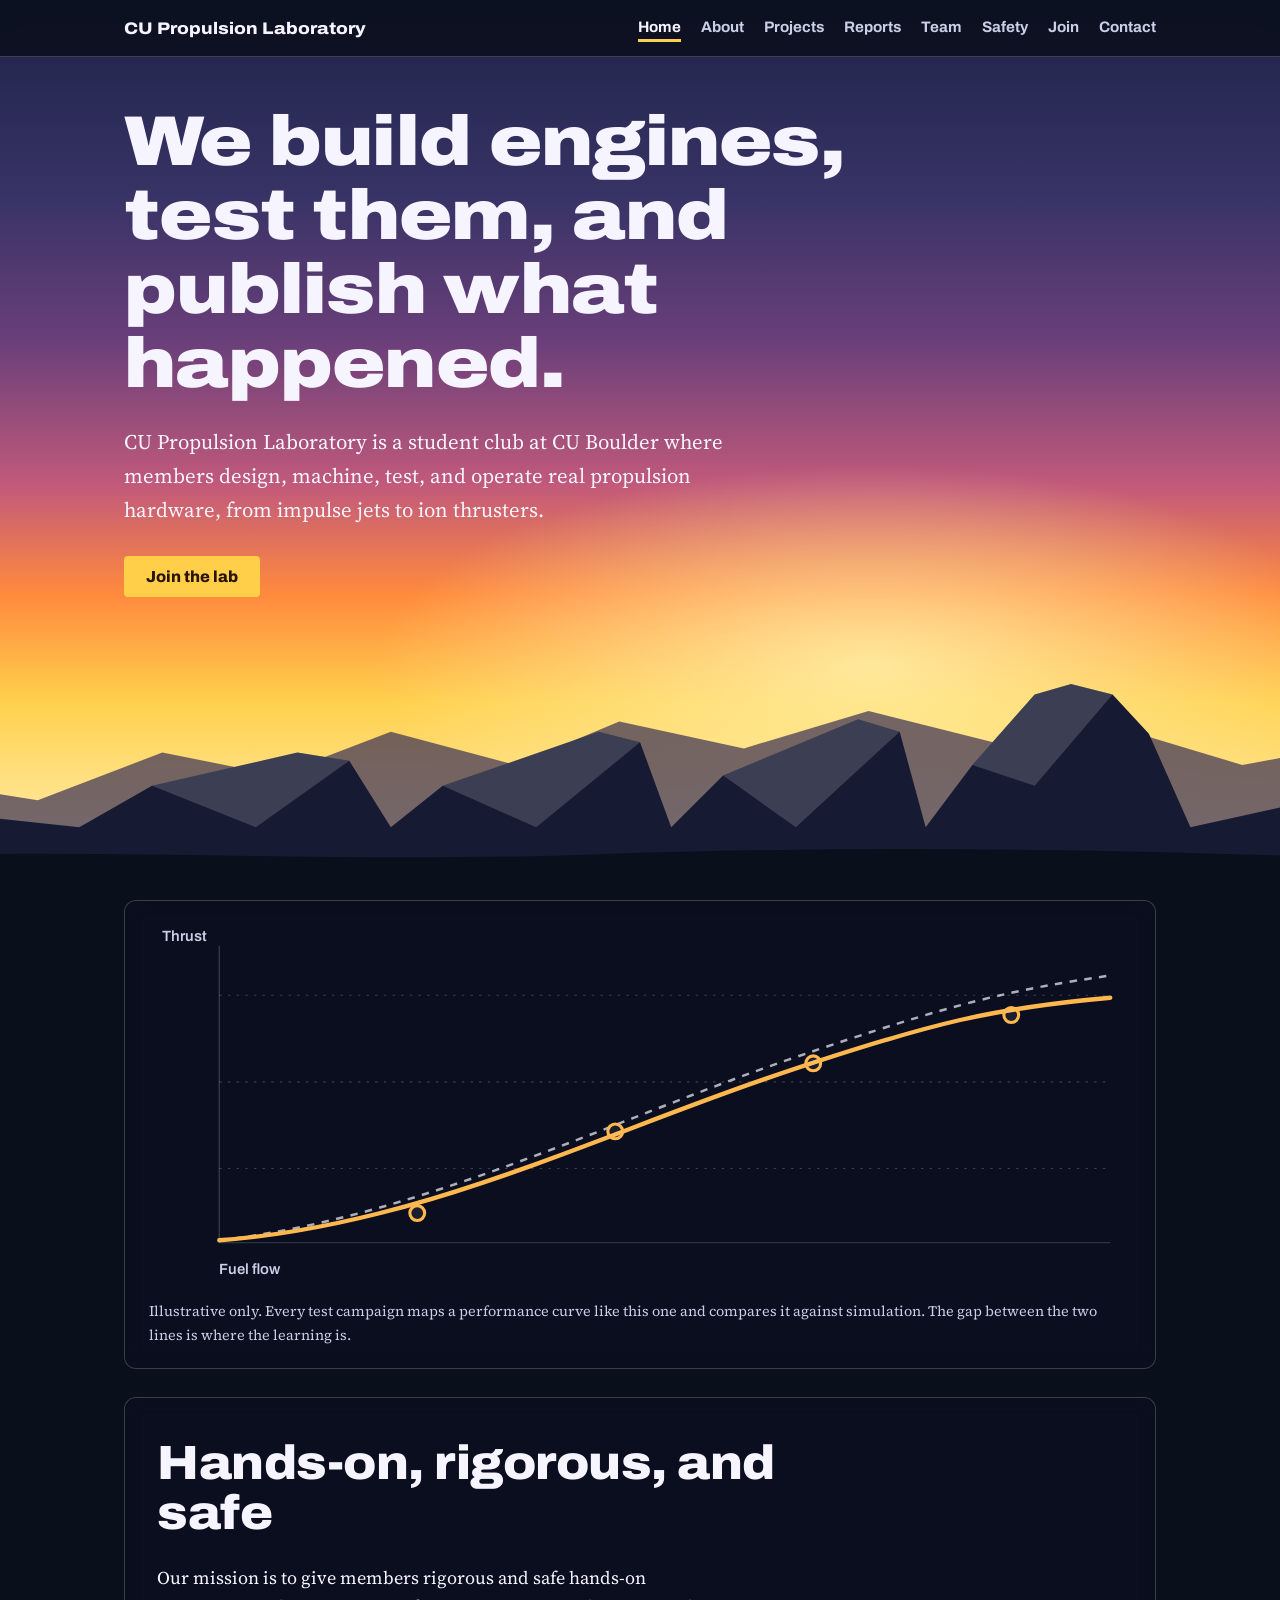
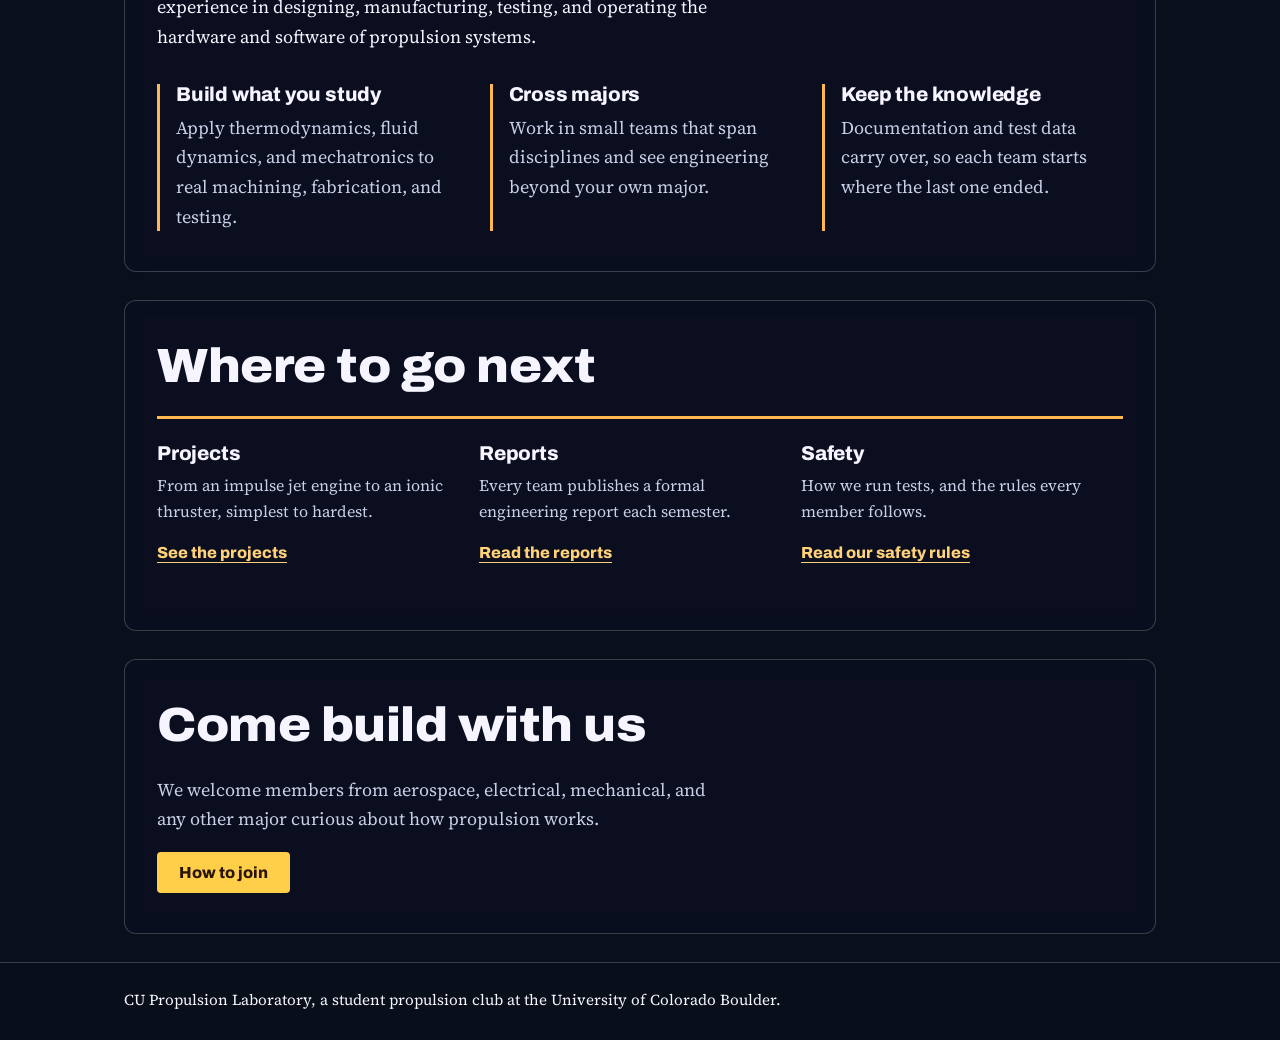
==== index.html @ 9a308452 "Add files via upload" ====
<!DOCTYPE html>
<html lang="en">
<head>
<meta charset="utf-8">
<meta name="viewport" content="width=device-width, initial-scale=1">
<title>CU Propulsion Laboratory</title>
<meta name="description" content="CU Propulsion Laboratory is a student club at CU Boulder where members design, build, test, and document real propulsion hardware.">
<link rel="preconnect" href="https://fonts.googleapis.com">
<link rel="preconnect" href="https://fonts.gstatic.com" crossorigin>
<link href="https://fonts.googleapis.com/css2?family=Archivo:wdth,wght@75..125,700..900&family=Source+Serif+4:opsz,wght@8..60,400;8..60,600&display=swap" rel="stylesheet">
<link rel="stylesheet" href="style.css">
<style>
.hero{padding:48px 24px 44px;min-height:calc(100vh - 57px)}
.hero h1{font-size:clamp(2.3rem,6vw,4.4rem);font-weight:900;font-stretch:116%;max-width:17ch}
.hero p.lead{font-size:1.3rem;color:var(--ink);margin:24px 0 28px}
.chartwrap{padding-top:0;padding-bottom:28px}
.curve{margin:0;background:var(--glass);backdrop-filter:blur(10px);-webkit-backdrop-filter:blur(10px);border:1px solid var(--line);border-radius:12px;padding:20px 20px 12px}
.curve svg{display:block;width:100%;height:auto}
.curve figcaption{font-size:.9rem;color:var(--muted);padding:8px 4px}
.axis{stroke:var(--line);stroke-width:1}
.grid{stroke:var(--line);stroke-width:1;stroke-dasharray:2 5}
.tick{fill:var(--muted);font:600 12px var(--head)}
.trace{fill:none;stroke:var(--burn);stroke-width:3.5;stroke-linecap:round;stroke-dasharray:1;stroke-dashoffset:0}
.sim{fill:none;stroke:var(--ink);stroke-width:2;stroke-dasharray:6 6;opacity:.7}
.pt{fill:var(--surface);stroke:var(--burn);stroke-width:2.5}
@media (prefers-reduced-motion:no-preference){.trace{animation:draw 2.4s cubic-bezier(.3,.6,.2,1) both}}
@keyframes draw{from{stroke-dashoffset:1}to{stroke-dashoffset:0}}
.next{display:grid;gap:0;grid-template-columns:repeat(auto-fit,minmax(260px,1fr))}
.next a{display:block;text-decoration:none;padding:24px 24px 24px 0;border-top:3px solid var(--burn)}
.next a:hover h3{color:var(--burn-ink)}
.next p{color:var(--muted);margin:0 0 12px;font-size:1rem}
.cta p{color:var(--muted)}
</style>
</head>
<body>
<header class="top"><div class="wrap bar">
  <a class="logo" href="index.html">CU Propulsion Laboratory</a>
  <nav aria-label="Main">
    <a href="index.html" aria-current="page">Home</a>
    <a href="about.html">About</a>
    <a href="projects.html">Projects</a>
    <a href="reports.html">Reports</a>
    <a href="team.html">Team</a>
    <a href="safety.html">Safety</a>
    <a href="join.html">Join</a>
    <a href="contact.html">Contact</a>
  </nav>
</div></header>

<div class="wrap hero">
  <h1>We build engines, test them, and publish what happened.</h1>
  <p class="lead">CU Propulsion Laboratory is a student club at CU Boulder where members design, machine, test, and operate real propulsion hardware, from impulse jets to ion thrusters.</p>
  <a class="btn" href="join.html">Join the lab</a>
</div>

<main>
<div class="wrap chartwrap">
  <figure class="curve">
    <svg viewBox="0 0 800 300" role="img" aria-label="Illustrative chart: measured thrust rising with fuel flow, compared with a dashed simulation curve">
      <line class="grid" x1="60" x2="780" y1="60" y2="60"/><line class="grid" x1="60" x2="780" y1="130" y2="130"/><line class="grid" x1="60" x2="780" y1="200" y2="200"/>
      <line class="axis" x1="60" y1="20" x2="60" y2="260"/><line class="axis" x1="60" y1="260" x2="780" y2="260"/>
      <text class="tick" x="60" y="285">Fuel flow</text><text class="tick" x="14" y="16">Thrust</text>
      <path class="sim" d="M60 258 C220 240 380 160 520 112 S700 56 780 44"/>
      <path class="trace" pathLength="1" d="M60 258 C220 246 360 176 500 128 S690 70 780 62"/>
      <circle class="pt" cx="220" cy="236" r="6"/><circle class="pt" cx="380" cy="170" r="6"/><circle class="pt" cx="540" cy="115" r="6"/><circle class="pt" cx="700" cy="76" r="6"/>
    </svg>
    <figcaption>Illustrative only. Every test campaign maps a performance curve like this one and compares it against simulation. The gap between the two lines is where the learning is.</figcaption>
  </figure>
</div>

<section><div class="wrap">
  <h2>Hands-on, rigorous, and safe</h2>
  <p>Our mission is to give members rigorous and safe hands-on experience in designing, manufacturing, testing, and operating the hardware and software of propulsion systems.</p>
  <div class="cols" style="margin-top:32px">
    <div><h3>Build what you study</h3><p>Apply thermodynamics, fluid dynamics, and mechatronics to real machining, fabrication, and testing.</p></div>
    <div><h3>Cross majors</h3><p>Work in small teams that span disciplines and see engineering beyond your own major.</p></div>
    <div><h3>Keep the knowledge</h3><p>Documentation and test data carry over, so each team starts where the last one ended.</p></div>
  </div>
</div></section>

<section><div class="wrap">
  <h2>Where to go next</h2>
  <div class="next">
    <a href="projects.html"><h3>Projects</h3><p>From an impulse jet engine to an ionic thruster, simplest to hardest.</p><span class="link">See the projects</span></a>
    <a href="reports.html"><h3>Reports</h3><p>Every team publishes a formal engineering report each semester.</p><span class="link">Read the reports</span></a>
    <a href="safety.html"><h3>Safety</h3><p>How we run tests, and the rules every member follows.</p><span class="link">Read our safety rules</span></a>
  </div>
</div></section>

<section class="cta"><div class="wrap">
  <h2>Come build with us</h2>
  <p>We welcome members from aerospace, electrical, mechanical, and any other major curious about how propulsion works.</p>
  <a class="btn" href="join.html">How to join</a>
</div></section>
</main>

<footer><div class="wrap">CU Propulsion Laboratory, a student propulsion club at the University of Colorado Boulder.</div></footer>
</body>
</html>
---- style.css ----
/* Sunrise theme: one sunrise picture fixed behind the whole page (dark purple sky at the top, pink, orange and a yellow glow lower down, mountains at the bottom).
   Content sits on dark glass cards so the text stays readable as you scroll. */
:root{
  --ink:#f6f4ff; --muted:#c9cfe6; --line:rgba(255,255,255,.2);
  --glass:rgba(10,14,32,.8); --burn:#ffb84d; --burn-ink:#ffd27a; --btn-bg:#ffcf4a; --btn-ink:#2a1405;
  --ground:#0a0f1c; --surface:rgba(255,255,255,.07);
  --head:"Archivo","Helvetica Neue",Arial,sans-serif; --body:"Source Serif 4",Georgia,"Times New Roman",serif;
  color-scheme:dark;
}
html{scroll-padding-top:72px;scroll-behavior:smooth;background:var(--ground)}
*,*::before,*::after{box-sizing:border-box}
body{margin:0;min-height:100vh;display:flex;flex-direction:column;color:var(--ink);font:400 1.125rem/1.65 var(--body);position:relative}
/* the fixed sunrise: sky and glow, then mountains on top of them */
body::before{content:"";position:fixed;inset:0;z-index:-1;pointer-events:none;
  background:radial-gradient(ellipse 55% 32% at 68% 74%,rgba(255,240,170,.85),rgba(255,240,170,0) 70%),
    linear-gradient(to bottom,#1d2347 0%,#383366 22%,#6a3f7a 38%,#c25a7a 54%,#ff8a3d 66%,#ffd04d 78%,#ffe9a0 92%)}
body::after{content:"";position:fixed;left:0;right:0;bottom:0;height:clamp(170px,30vh,360px);z-index:-1;pointer-events:none;
  background:url("data:image/svg+xml,%3Csvg xmlns=%27http://www.w3.org/2000/svg%27 viewBox=%270 0 1600 260%27 preserveAspectRatio=%27xMidYMax slice%27%3E%3Cpath fill=%27%233a2f55%27 fill-opacity=%27.7%27 d=%27M0 260V170L120 148L220 164L340 118L450 140L560 98L680 130L780 88L900 114L1020 78L1140 108L1260 94L1380 130L1500 108L1600 140V260Z%27/%3E%3Cpath fill=%27%23171a33%27 d=%27M0 260V200L150 178L260 190L330 150L470 118L520 126L560 190L610 150L760 98L800 108L830 190L880 140L1010 86L1050 98L1075 190L1120 130L1180 62L1215 52L1255 62L1290 100L1330 190L1420 170L1600 196V260Z%27/%3E%3Cpath fill=%27%23ffffff%27 fill-opacity=%27.16%27 d=%27M330 150L470 118L520 126L430 190ZM610 150L760 98L800 108L700 190ZM880 140L1010 86L1050 98L950 190ZM1120 130L1180 62L1215 52L1255 62L1180 150Z%27/%3E%3Cpath fill=%27%230a0f1c%27 d=%27M0 260V222C240 206 480 226 760 216C1040 206 1320 212 1600 224V260Z%27/%3E%3C/svg%3E") center bottom/cover no-repeat}
main{flex:1}
a{color:inherit}
:focus-visible{outline:3px solid #ffd04d;outline-offset:3px}
h1,h2,h3{font-family:var(--head);line-height:1.05;margin:0;letter-spacing:-.01em}
.wrap{width:100%;max-width:1080px;margin:0 auto;padding:0 24px}
p{max-width:62ch;margin:0 0 1em}

/* header and navigation */
header.top{position:sticky;top:0;z-index:5;background:rgba(10,15,28,.85);backdrop-filter:blur(8px);-webkit-backdrop-filter:blur(8px);border-bottom:1px solid var(--line)}
.bar{display:flex;align-items:center;justify-content:space-between;gap:20px;min-height:56px}
.logo{font:800 1.05rem var(--head);font-stretch:112%;text-decoration:none;white-space:nowrap}
nav{display:flex;gap:20px;overflow-x:auto;padding:4px 0}
nav a{font:700 .95rem var(--head);text-decoration:none;color:var(--muted);white-space:nowrap;padding:4px 0;border-bottom:3px solid transparent}
nav a:hover{color:var(--burn-ink)}
nav a[aria-current="page"]{color:var(--ink);border-bottom-color:#ffd04d}

/* page title area: transparent, so the sunrise shows through */
.page-title{padding:64px 0 48px}
.page-title h1{font-size:clamp(2.2rem,6vw,4rem);font-weight:900;font-stretch:116%;max-width:18ch}
.page-title p{font-size:1.25rem;color:var(--ink);margin-top:20px}

/* content cards: every section is a dark glass card floating over the sunrise */
section{padding:0 0 28px;border-top:0}
section>.wrap>*:first-child{margin-top:0}
section>.wrap,.card{background:var(--glass);backdrop-filter:blur(10px);-webkit-backdrop-filter:blur(10px);border:1px solid var(--line);border-radius:12px;padding:40px 32px;max-width:1032px}
@media (max-width:640px){section>.wrap,.card{padding:28px 20px;border-radius:10px;width:calc(100% - 24px)}}
section h2{font-size:clamp(1.9rem,4.5vw,3rem);font-weight:850;font-stretch:108%;margin-bottom:24px;max-width:20ch}
h3{font-size:1.25rem;font-weight:800;margin-bottom:8px}
.cols{display:grid;gap:32px;grid-template-columns:repeat(auto-fit,minmax(250px,1fr))}
.cols p{margin:0;color:var(--muted)}
.cols>div{border-left:3px solid var(--burn);padding-left:16px}
.note{color:var(--muted);font-size:1rem;margin-top:24px}

/* buttons and links */
.btn{display:inline-block;font:800 1rem var(--head);text-decoration:none;background:var(--btn-bg);color:var(--btn-ink);padding:12px 22px;border-radius:4px}
.btn:hover{filter:brightness(1.08)}
.link{font:800 1rem var(--head);color:var(--burn-ink);text-decoration:underline;text-underline-offset:4px}

footer{padding:24px 0 28px;color:var(--ink);font-size:.95rem;background:rgba(10,15,28,.82);backdrop-filter:blur(8px);-webkit-backdrop-filter:blur(8px);border-top:1px solid var(--line)}
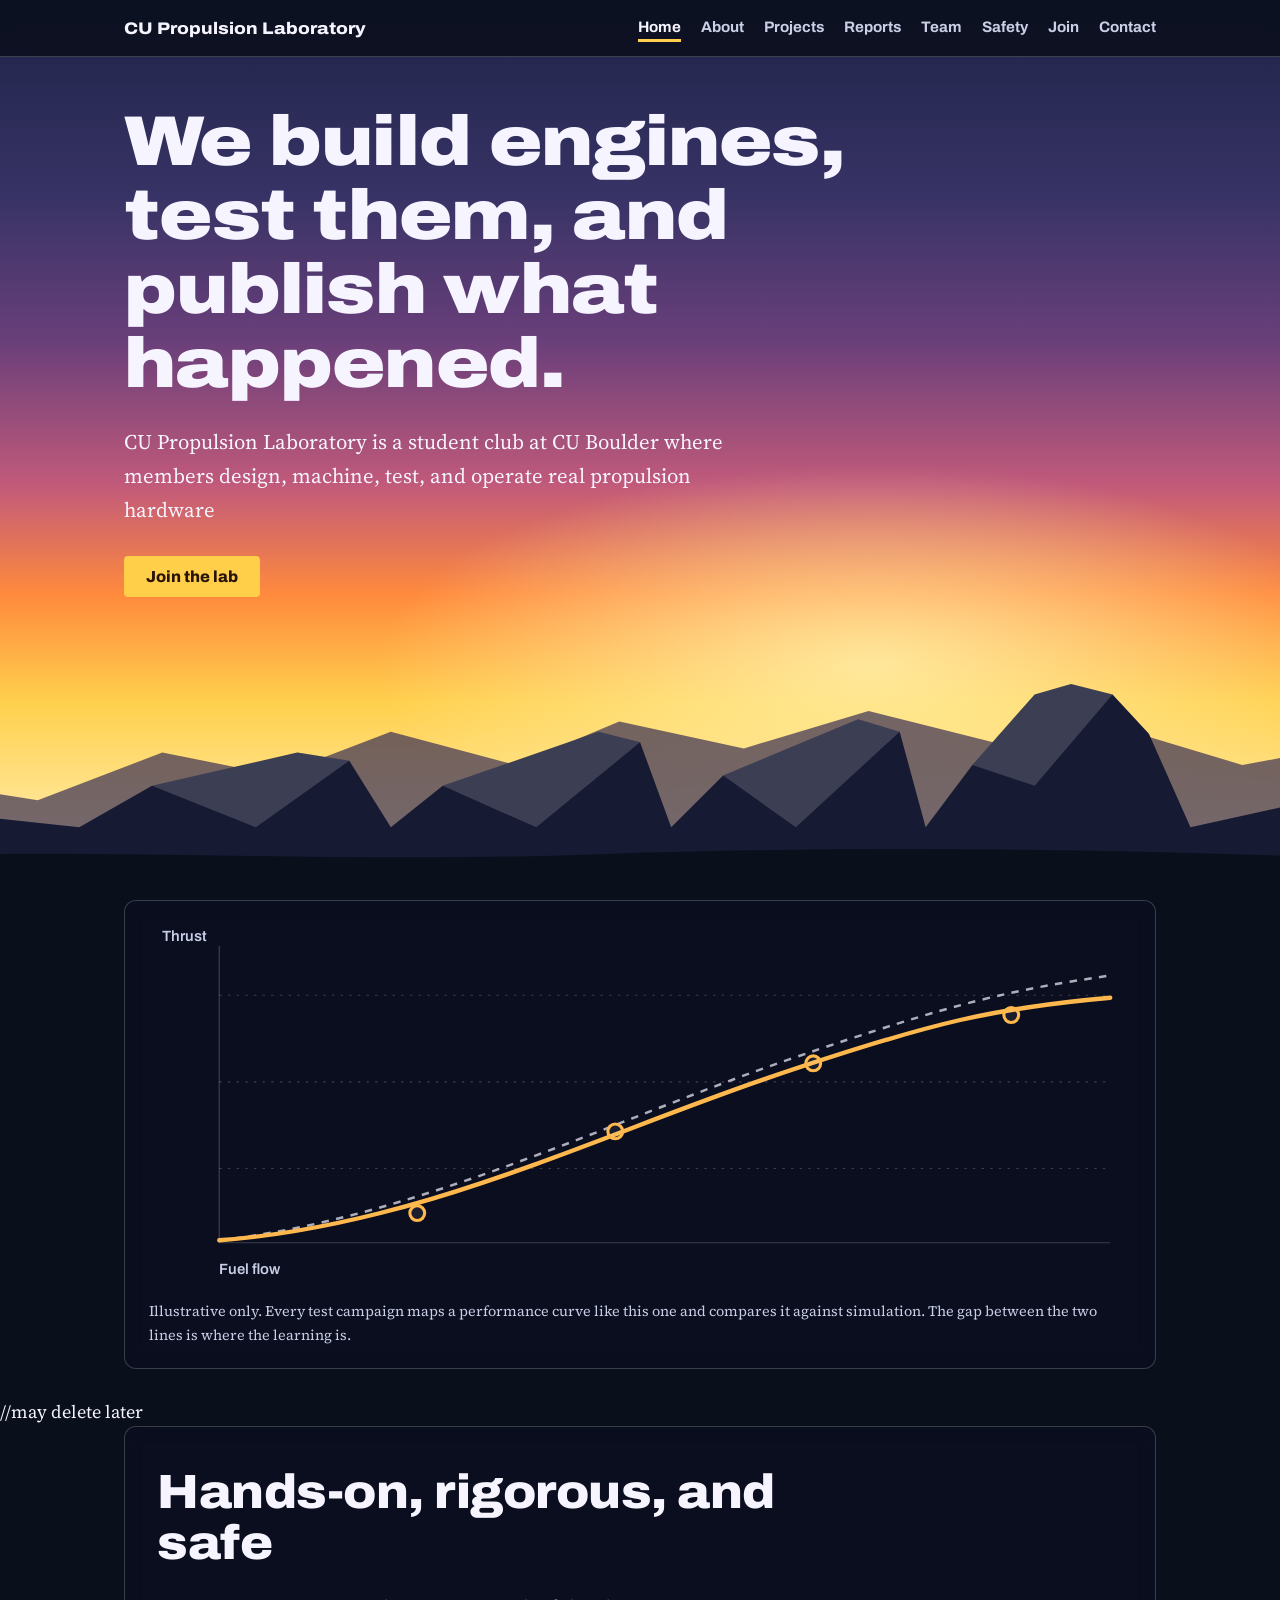
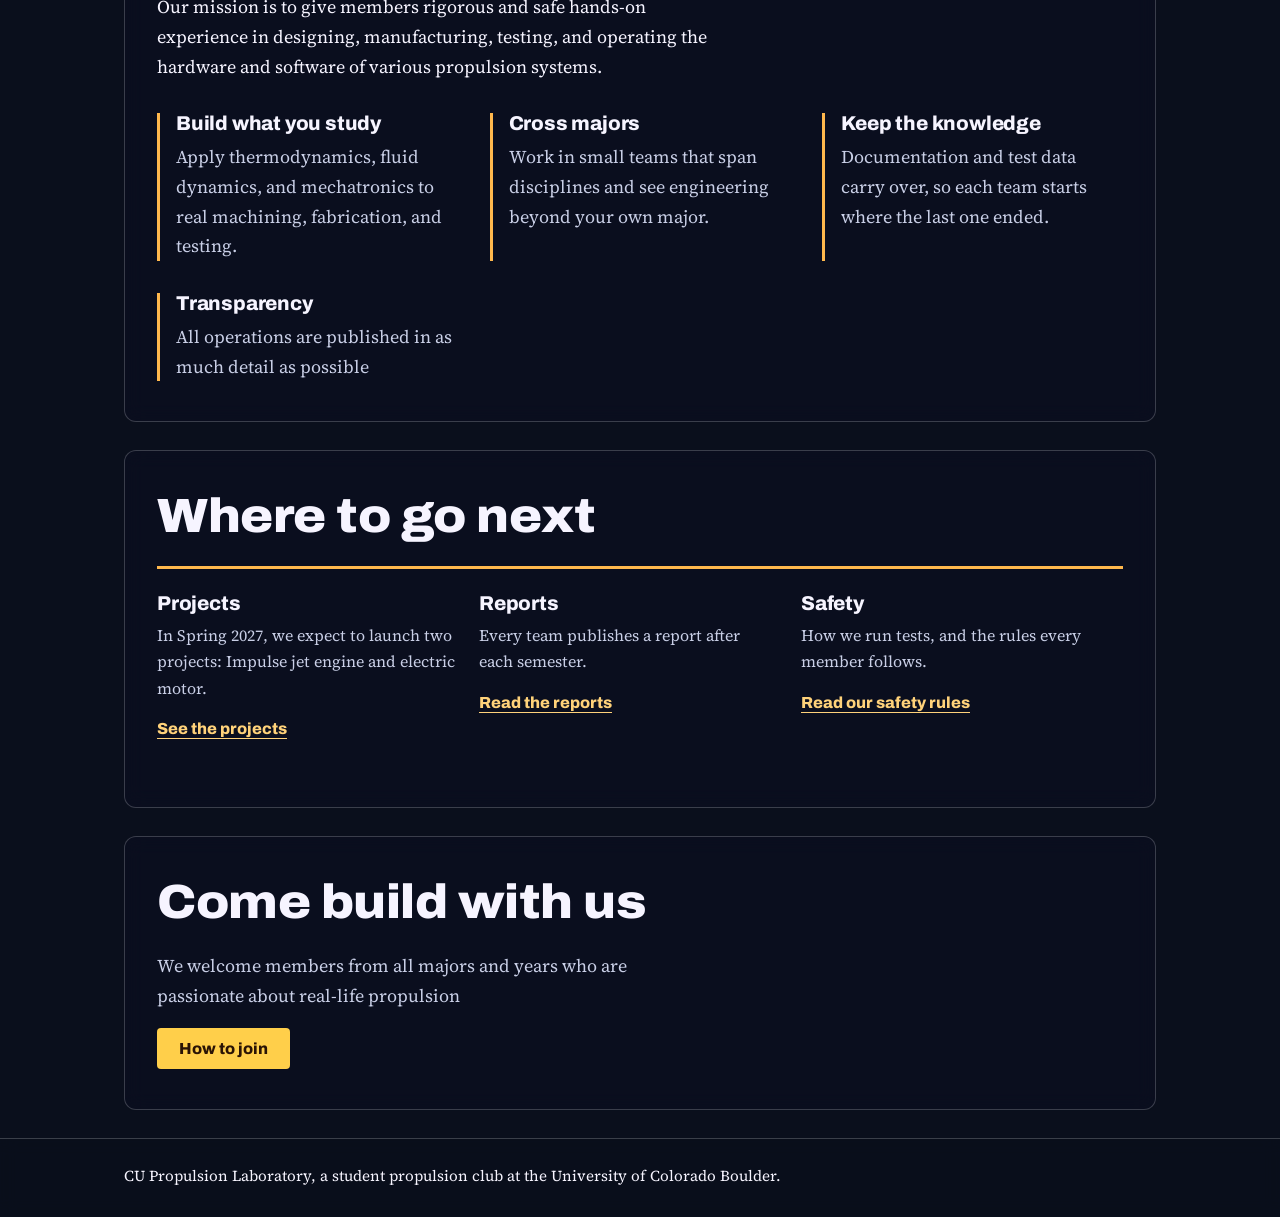
==== commit 5a7458a7: "Revise text and links in index.html Updated various text elements for clarity and accuracy in the in" ====
--- a/index.html
+++ b/index.html
@@ -38,7 +38,7 @@
   <nav aria-label="Main">
     <a href="index.html" aria-current="page">Home</a>
     <a href="about.html">About</a>
-    <a href="projects.html">Projects</a>
+    <a href="Current projects.html">Projects</a>
     <a href="reports.html">Reports</a>
     <a href="team.html">Team</a>
     <a href="safety.html">Safety</a>
@@ -49,7 +49,7 @@
 
 <div class="wrap hero">
   <h1>We build engines, test them, and publish what happened.</h1>
-  <p class="lead">CU Propulsion Laboratory is a student club at CU Boulder where members design, machine, test, and operate real propulsion hardware, from impulse jets to ion thrusters.</p>
+  <p class="lead">CU Propulsion Laboratory is a student club at CU Boulder where members design, machine, test, and operate real propulsion hardware</p>
   <a class="btn" href="join.html">Join the lab</a>
 </div>
 
@@ -67,29 +67,31 @@
     <figcaption>Illustrative only. Every test campaign maps a performance curve like this one and compares it against simulation. The gap between the two lines is where the learning is.</figcaption>
   </figure>
 </div>
-
+  
+//may delete later
 <section><div class="wrap">
   <h2>Hands-on, rigorous, and safe</h2>
-  <p>Our mission is to give members rigorous and safe hands-on experience in designing, manufacturing, testing, and operating the hardware and software of propulsion systems.</p>
+  <p>Our mission is to give members rigorous and safe hands-on experience in designing, manufacturing, testing, and operating the hardware and software of various propulsion systems.</p>
   <div class="cols" style="margin-top:32px">
     <div><h3>Build what you study</h3><p>Apply thermodynamics, fluid dynamics, and mechatronics to real machining, fabrication, and testing.</p></div>
     <div><h3>Cross majors</h3><p>Work in small teams that span disciplines and see engineering beyond your own major.</p></div>
     <div><h3>Keep the knowledge</h3><p>Documentation and test data carry over, so each team starts where the last one ended.</p></div>
+    <div><h3>Transparency</h3><p>All operations are published in as much detail as possible
   </div>
 </div></section>
 
 <section><div class="wrap">
   <h2>Where to go next</h2>
   <div class="next">
-    <a href="projects.html"><h3>Projects</h3><p>From an impulse jet engine to an ionic thruster, simplest to hardest.</p><span class="link">See the projects</span></a>
-    <a href="reports.html"><h3>Reports</h3><p>Every team publishes a formal engineering report each semester.</p><span class="link">Read the reports</span></a>
+    <a href="projects.html"><h3>Projects</h3><p>In Spring 2027, we expect to launch two projects: Impulse jet engine and electric motor.</p><span class="link">See the projects</span></a>
+    <a href="reports.html"><h3>Reports</h3><p>Every team publishes a report after each semester.</p><span class="link">Read the reports</span></a>
     <a href="safety.html"><h3>Safety</h3><p>How we run tests, and the rules every member follows.</p><span class="link">Read our safety rules</span></a>
   </div>
 </div></section>
 
 <section class="cta"><div class="wrap">
   <h2>Come build with us</h2>
-  <p>We welcome members from aerospace, electrical, mechanical, and any other major curious about how propulsion works.</p>
+  <p>We welcome members from all majors and years who are passionate about real-life propulsion </p>
   <a class="btn" href="join.html">How to join</a>
 </div></section>
 </main>
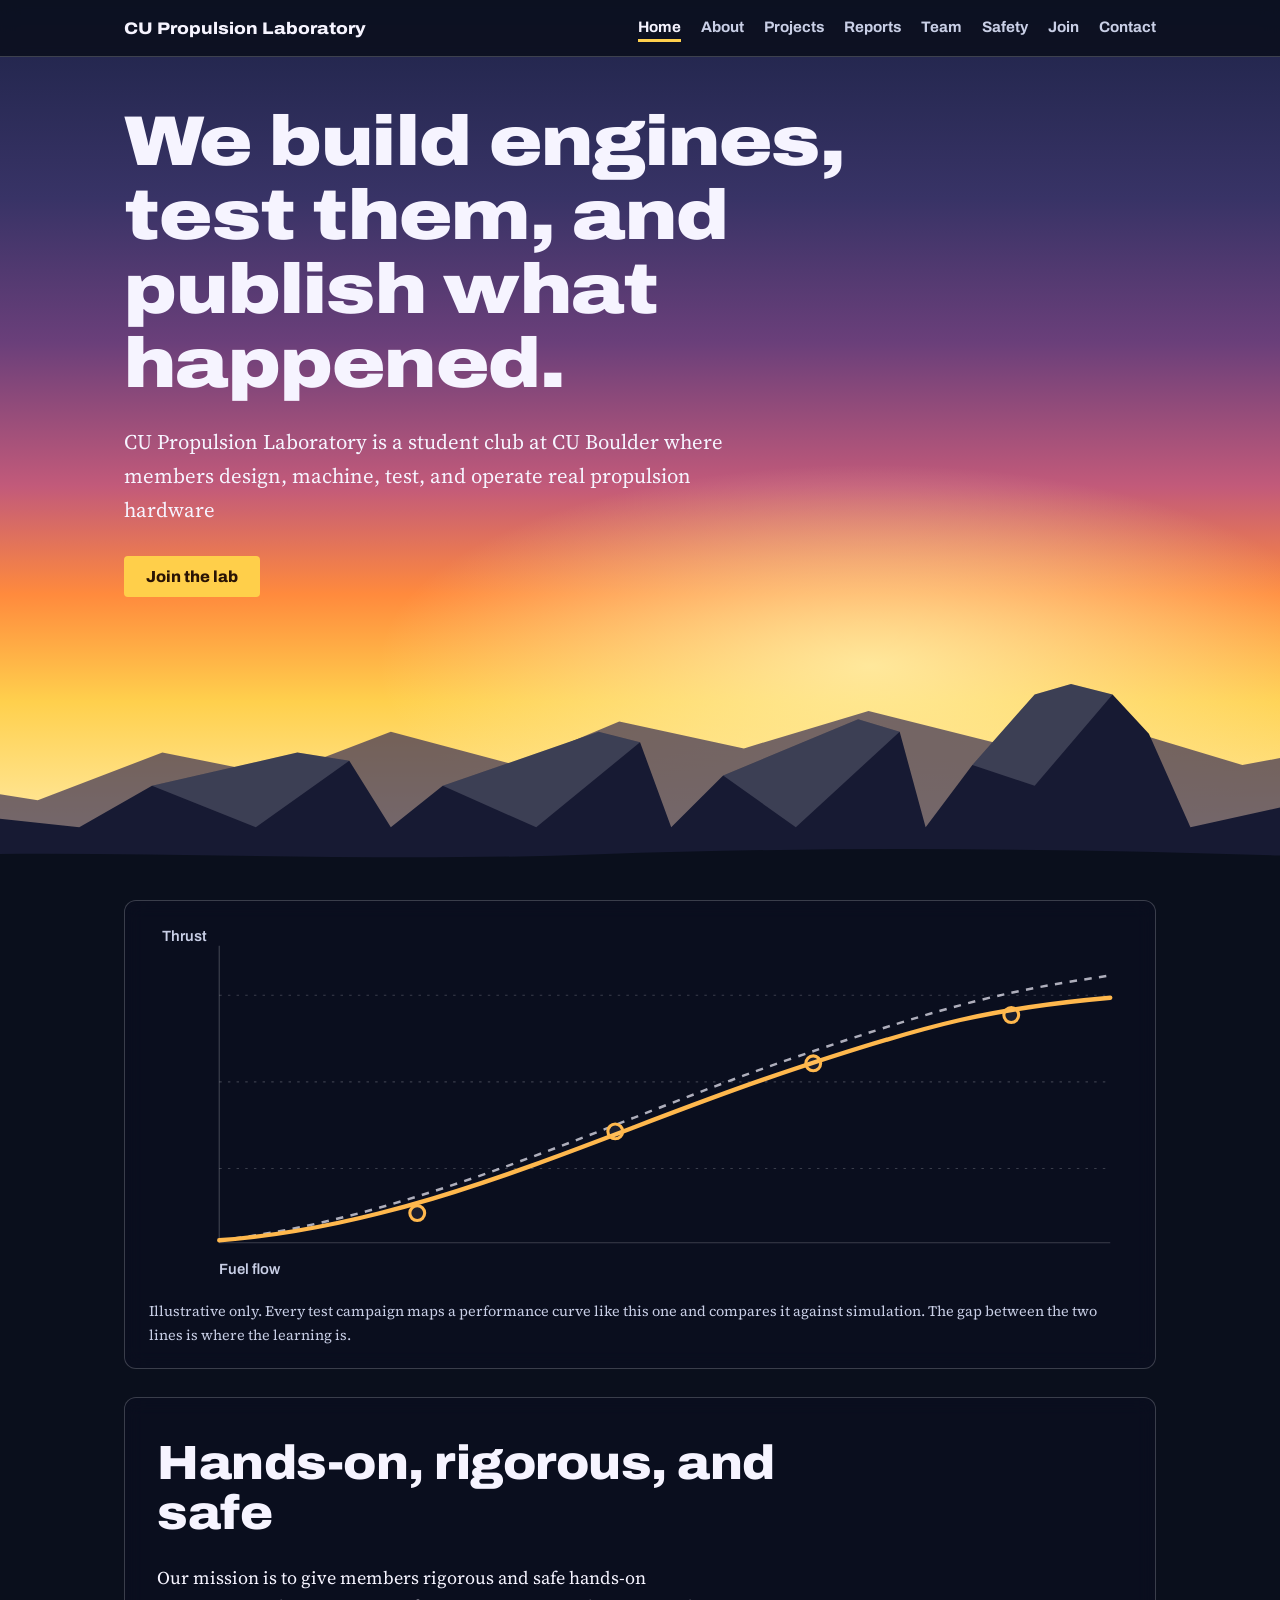
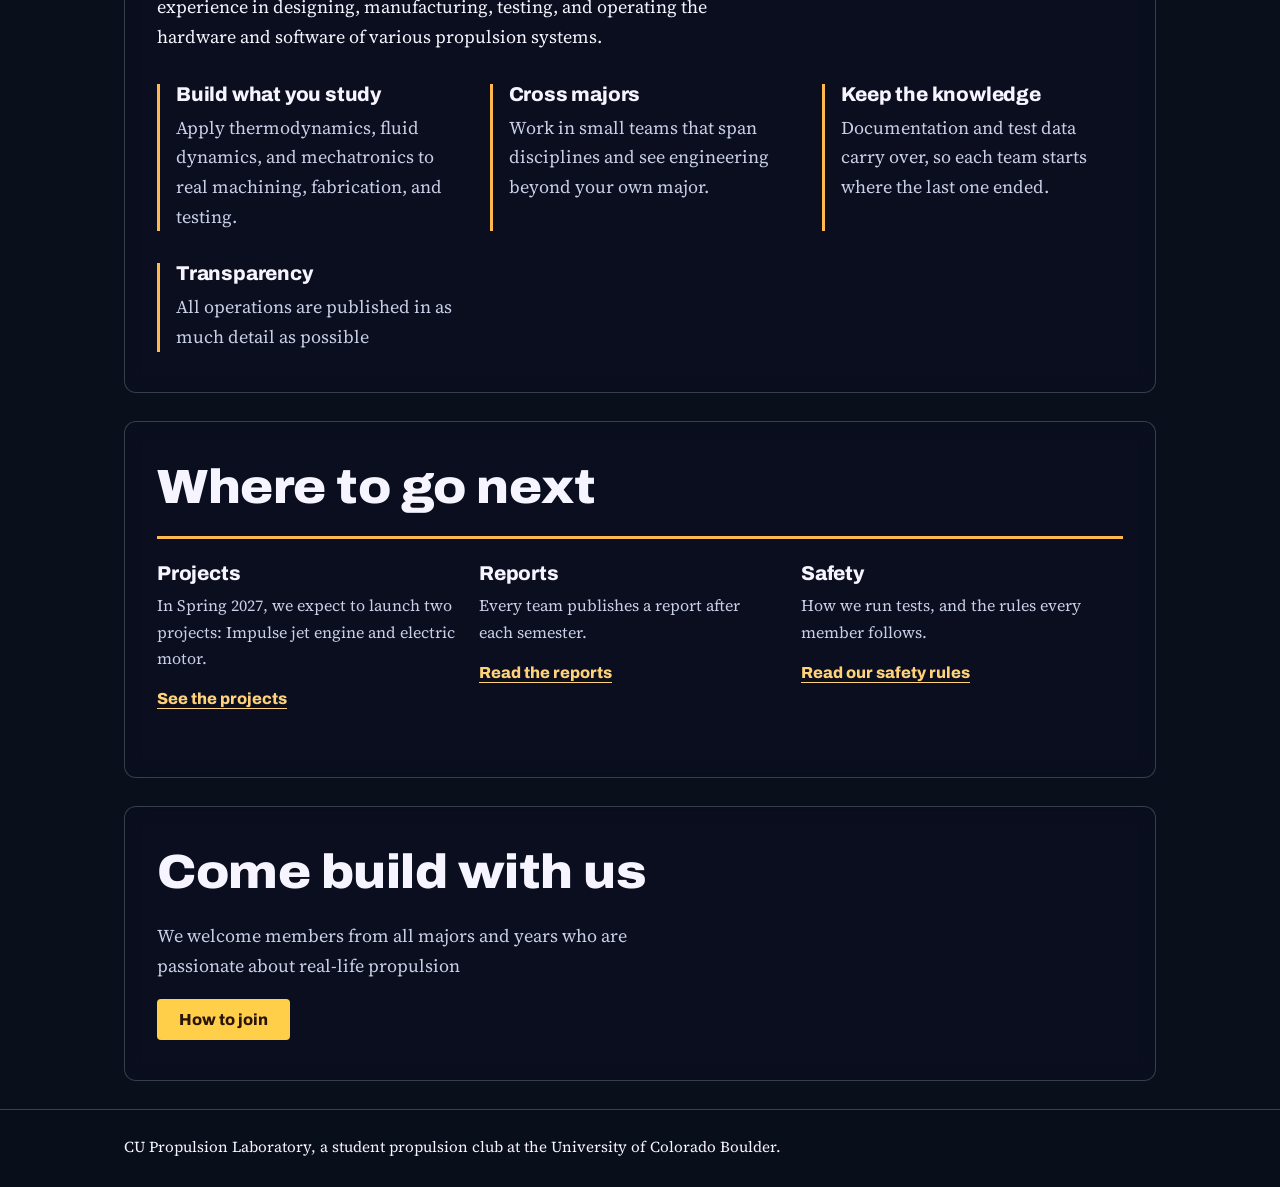
==== commit db41251b: "Update index.html" ====
--- a/index.html
+++ b/index.html
@@ -67,8 +67,7 @@
     <figcaption>Illustrative only. Every test campaign maps a performance curve like this one and compares it against simulation. The gap between the two lines is where the learning is.</figcaption>
   </figure>
 </div>
-  
-//may delete later
+
 <section><div class="wrap">
   <h2>Hands-on, rigorous, and safe</h2>
   <p>Our mission is to give members rigorous and safe hands-on experience in designing, manufacturing, testing, and operating the hardware and software of various propulsion systems.</p>
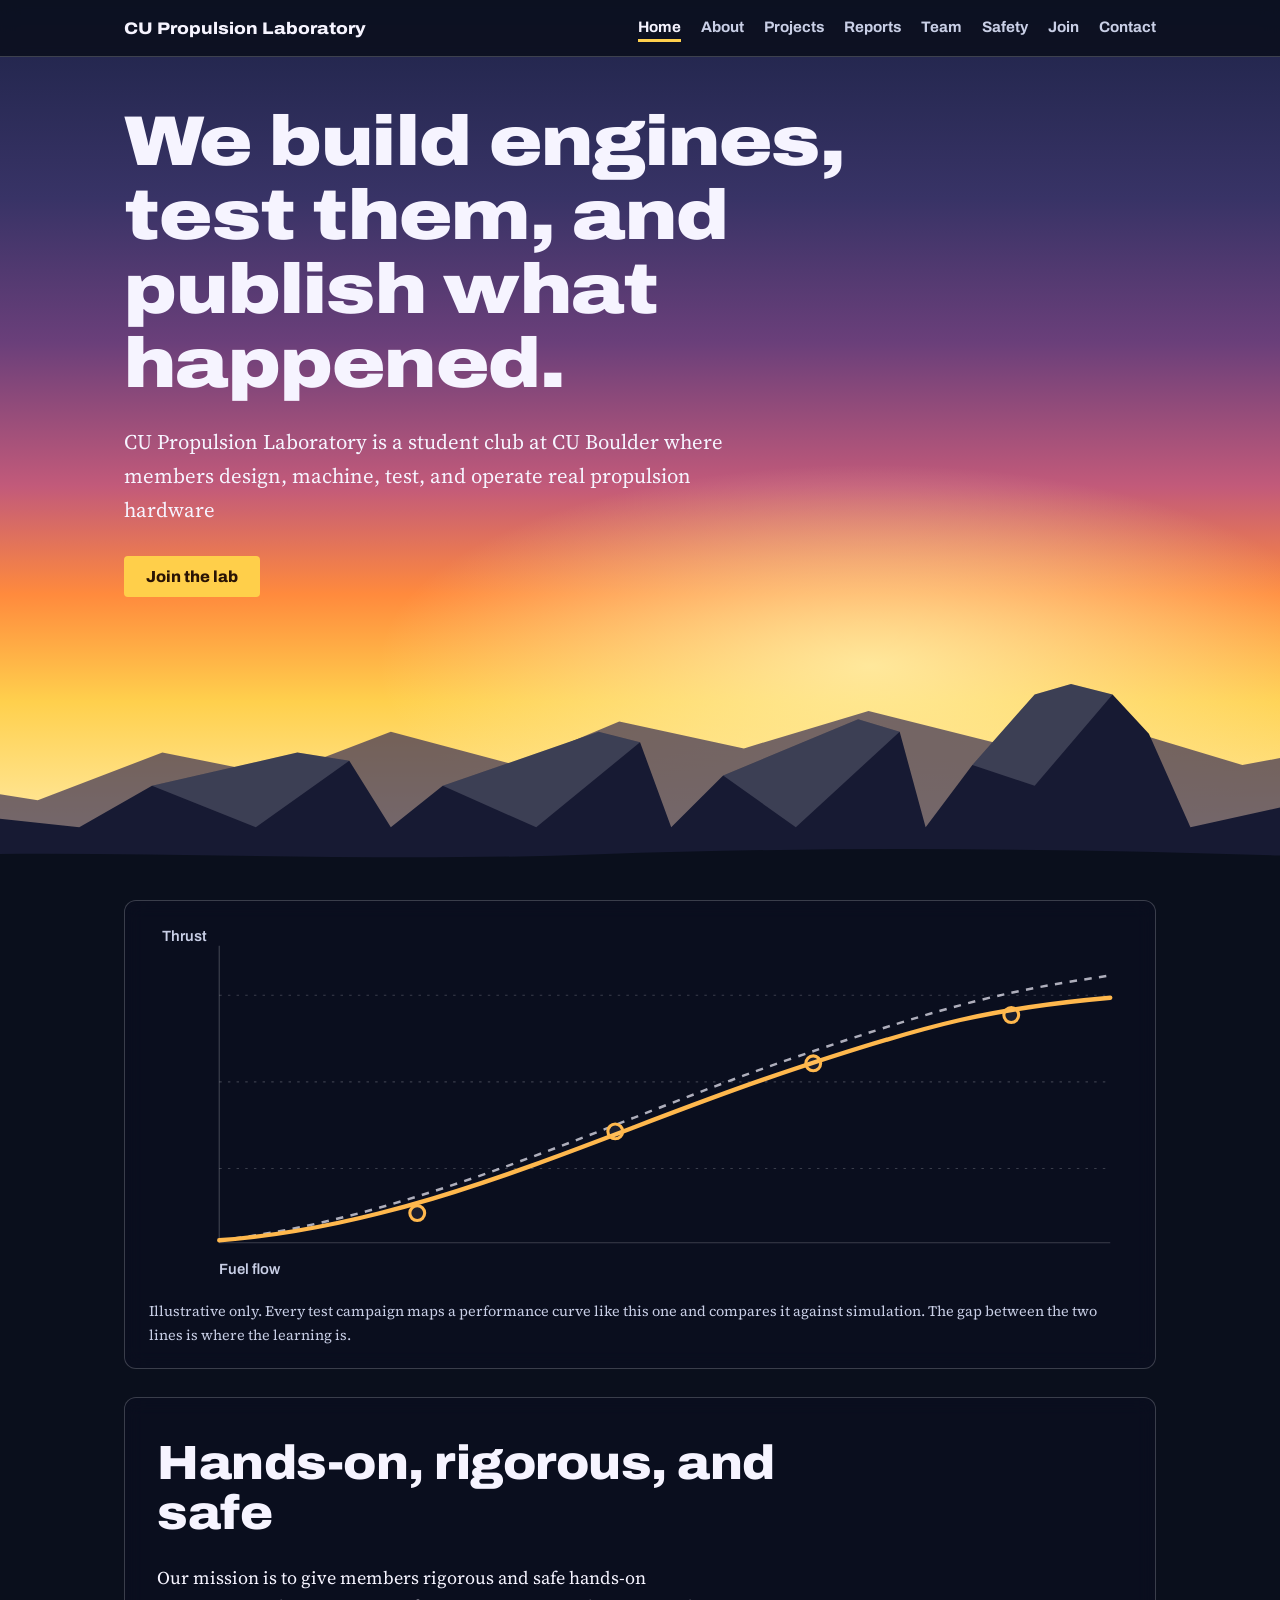
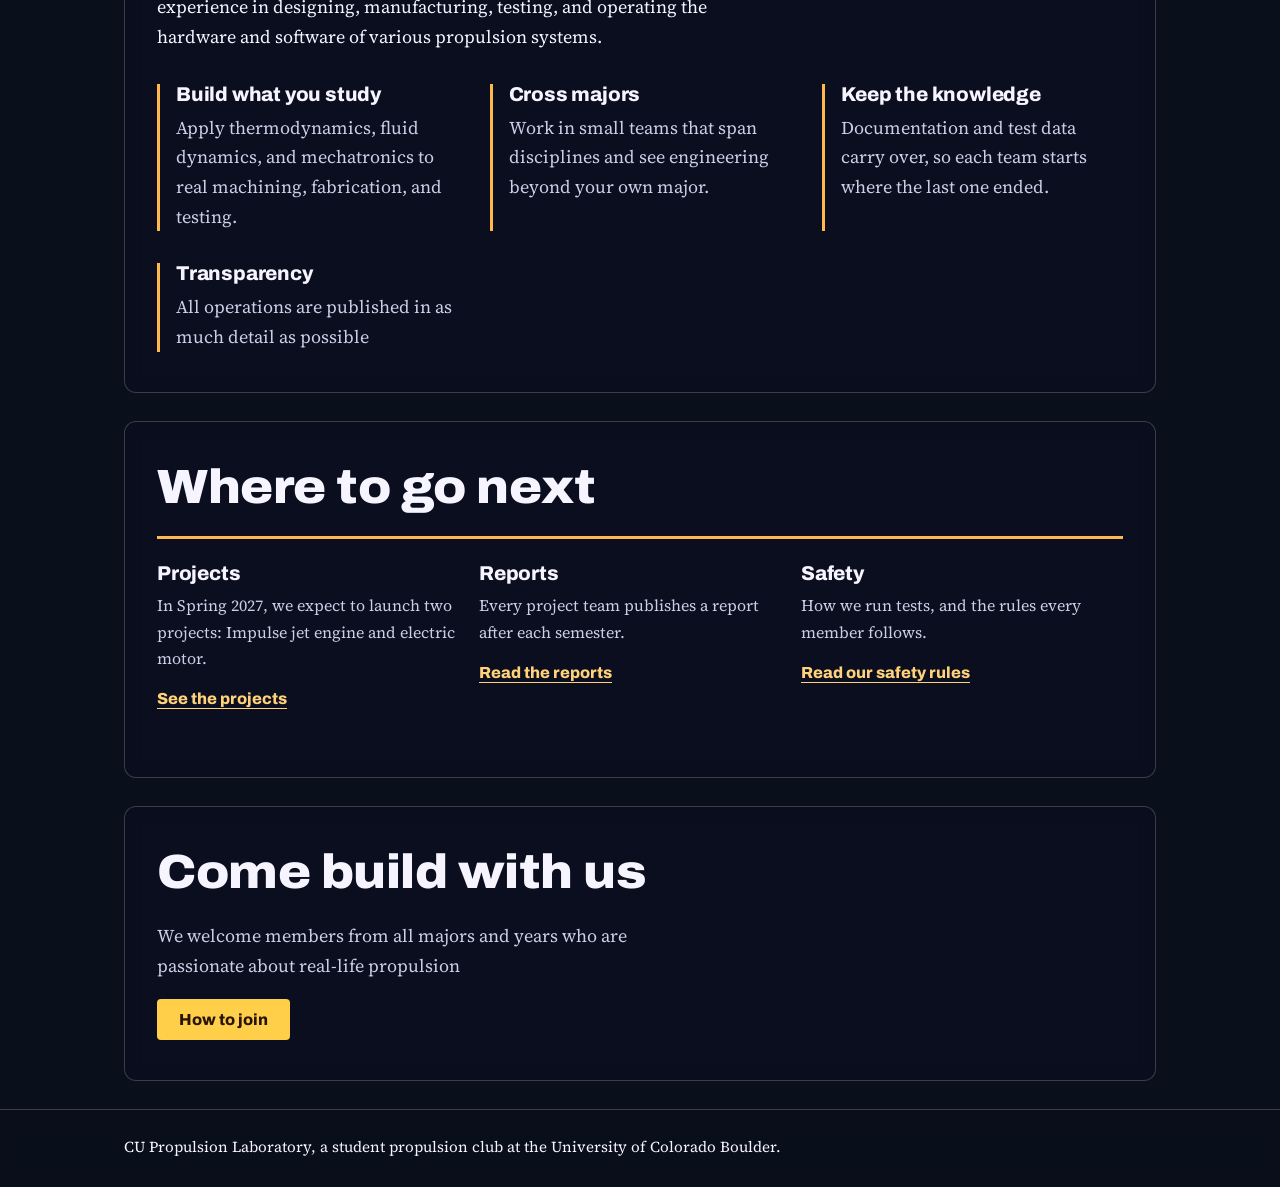
==== commit 9da881a3: "Clarify report publication details in index.html Updated the description for project team reports." ====
--- a/index.html
+++ b/index.html
@@ -83,7 +83,7 @@
   <h2>Where to go next</h2>
   <div class="next">
     <a href="projects.html"><h3>Projects</h3><p>In Spring 2027, we expect to launch two projects: Impulse jet engine and electric motor.</p><span class="link">See the projects</span></a>
-    <a href="reports.html"><h3>Reports</h3><p>Every team publishes a report after each semester.</p><span class="link">Read the reports</span></a>
+    <a href="reports.html"><h3>Reports</h3><p>Every project team publishes a report after each semester.</p><span class="link">Read the reports</span></a>
     <a href="safety.html"><h3>Safety</h3><p>How we run tests, and the rules every member follows.</p><span class="link">Read our safety rules</span></a>
   </div>
 </div></section>
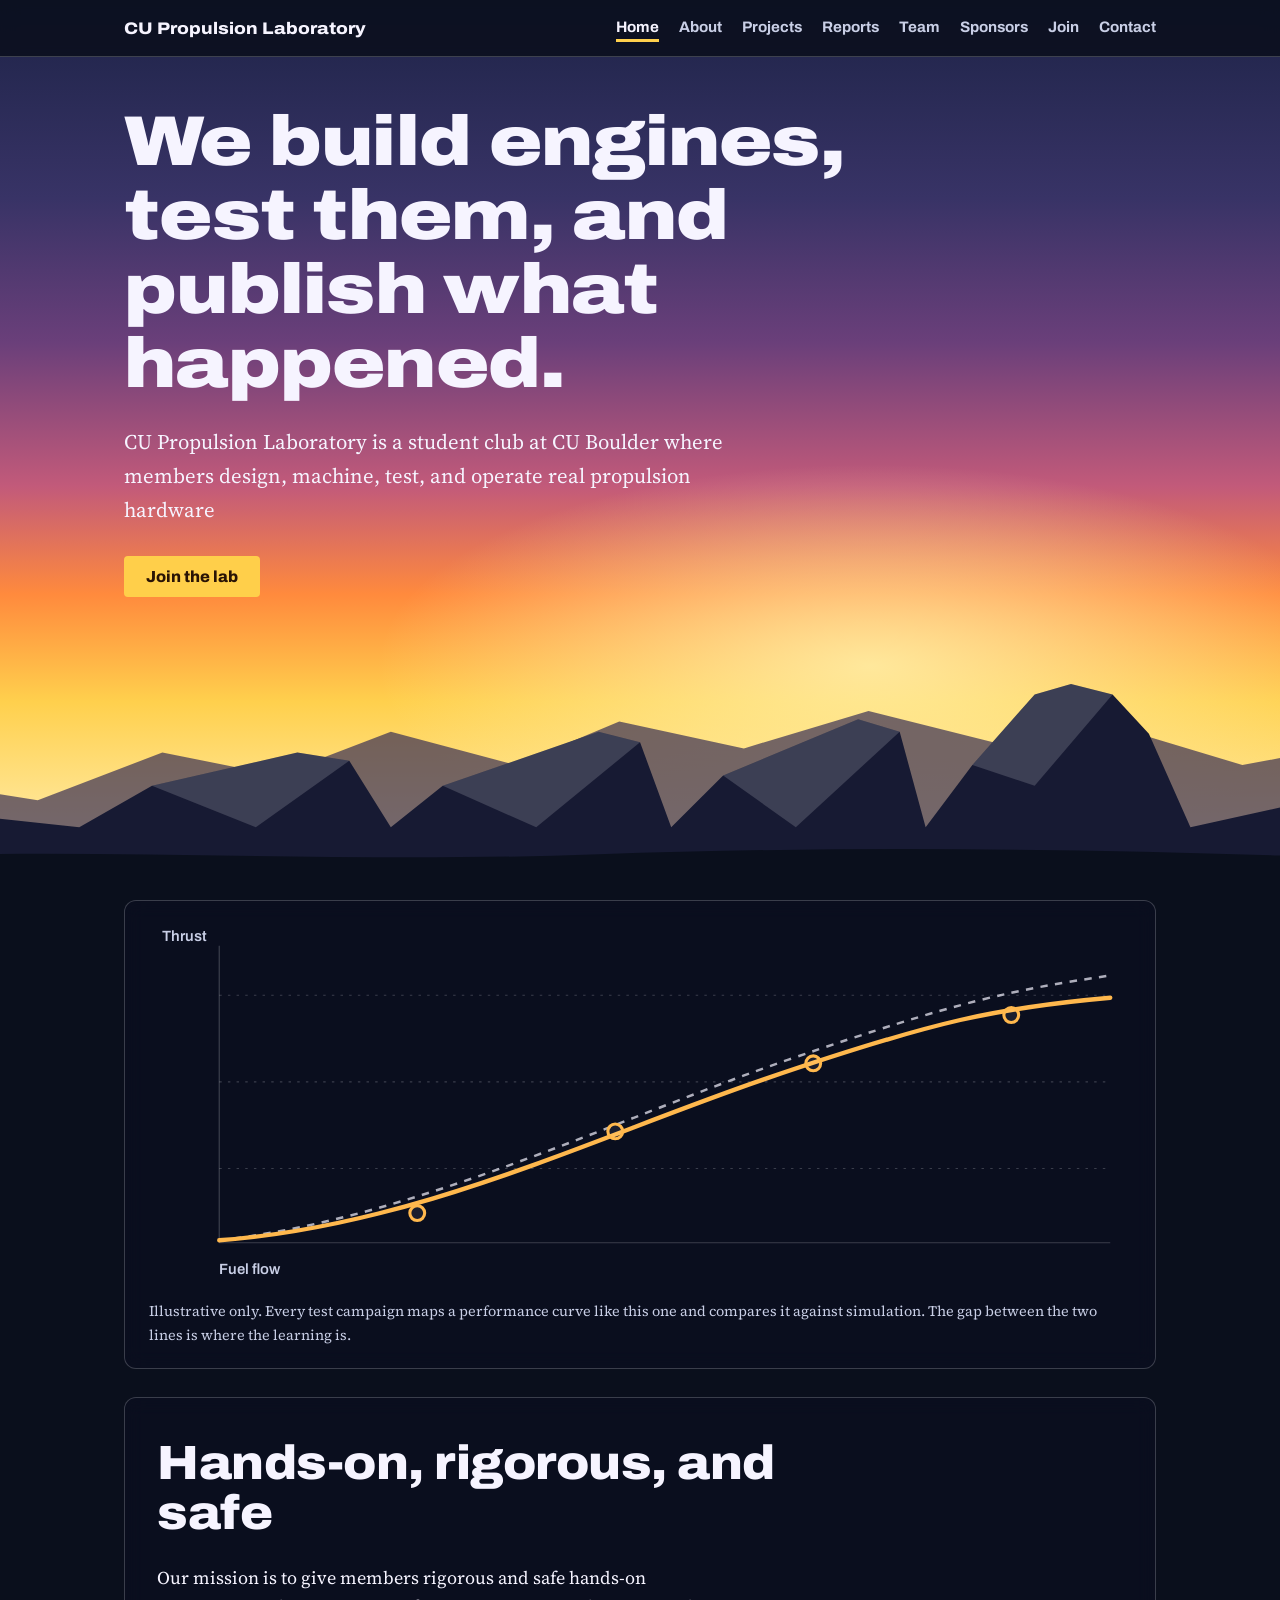
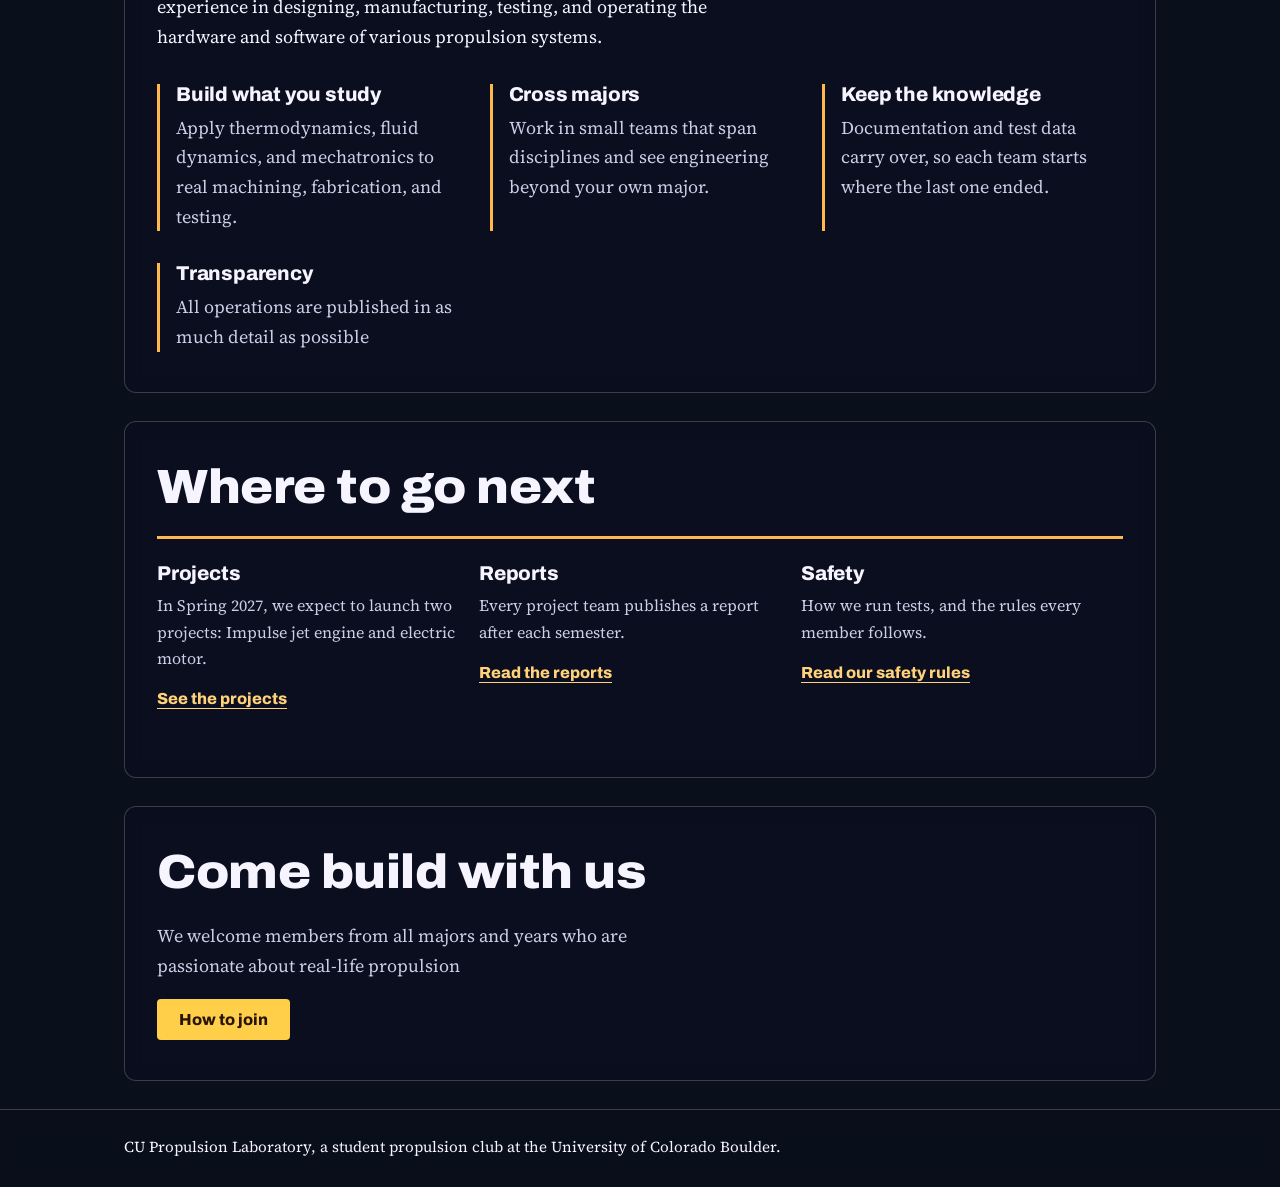
==== commit 27dd1e20: "Rename 'Safety' link to 'Sponsors' in navigation" ====
--- a/index.html
+++ b/index.html
@@ -41,7 +41,7 @@
     <a href="Current projects.html">Projects</a>
     <a href="reports.html">Reports</a>
     <a href="team.html">Team</a>
-    <a href="safety.html">Safety</a>
+    <a href="safety.html">Sponsors</a>
     <a href="join.html">Join</a>
     <a href="contact.html">Contact</a>
   </nav>
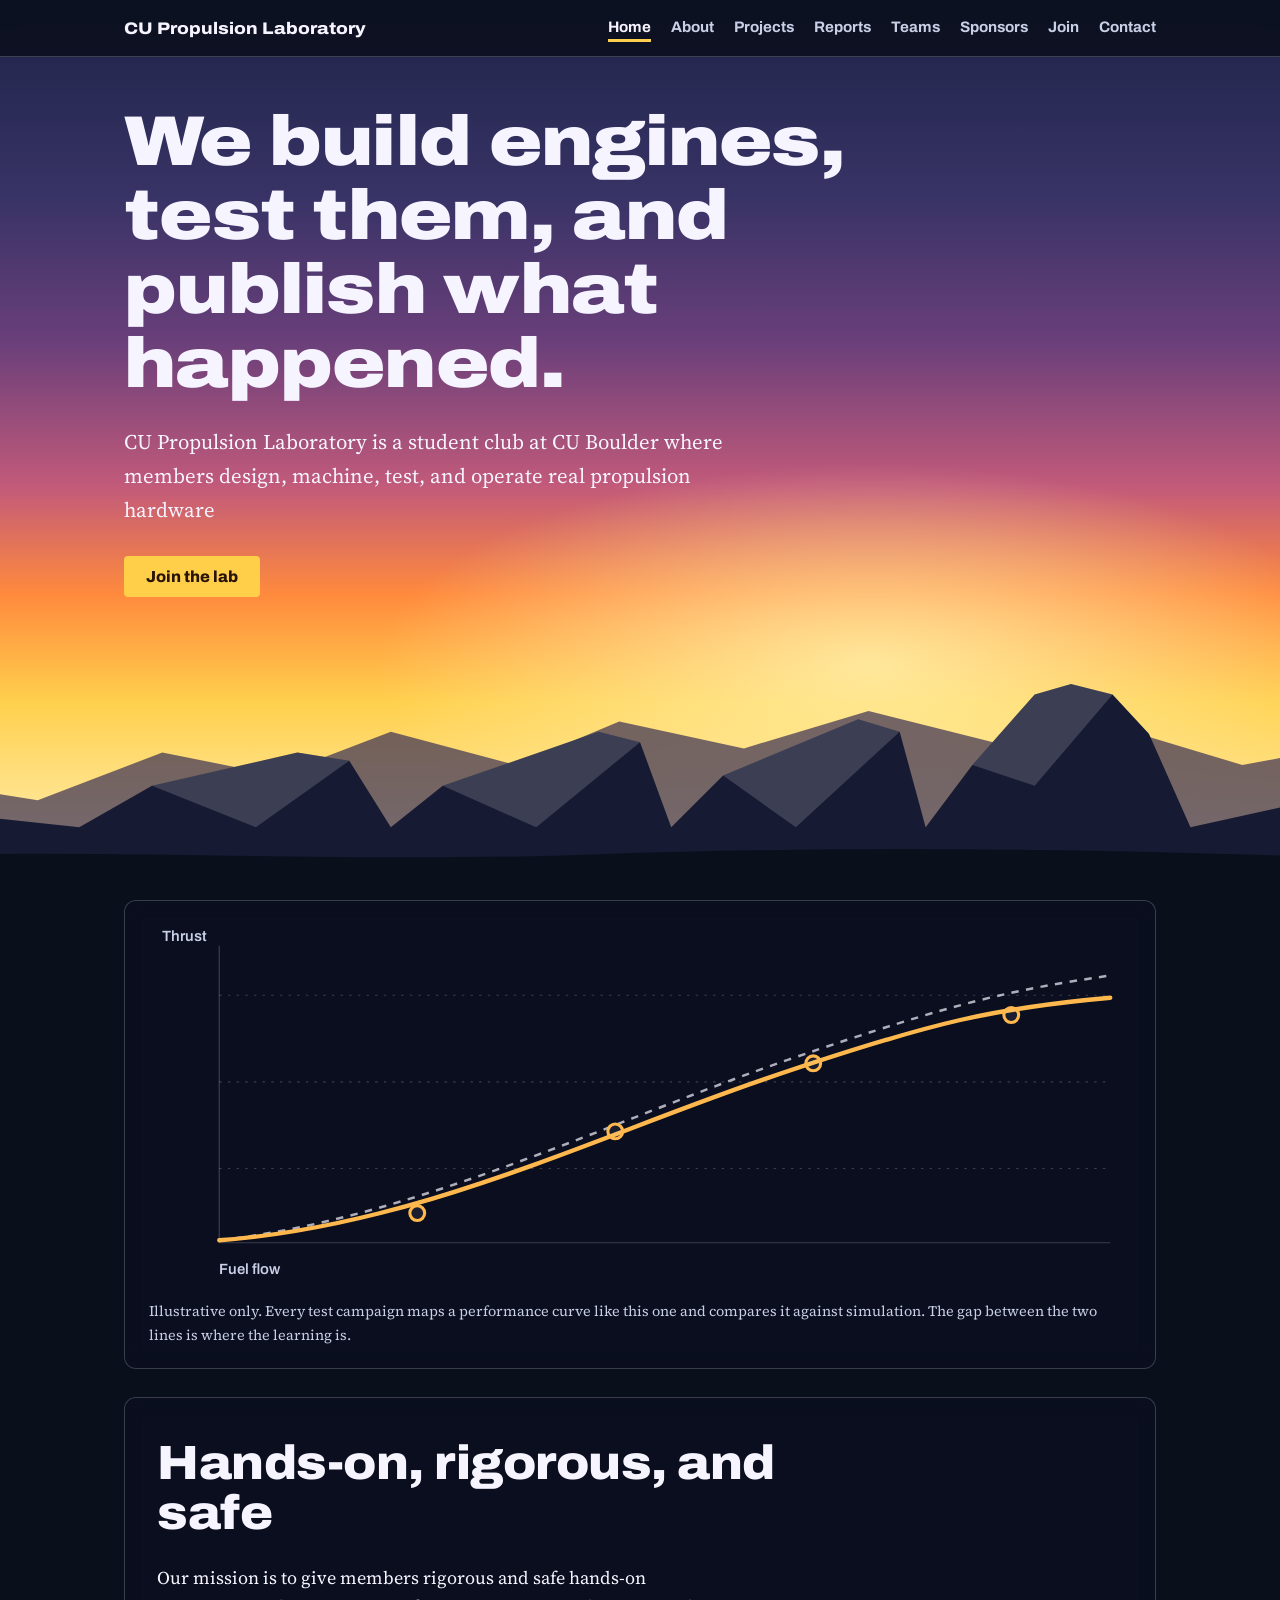
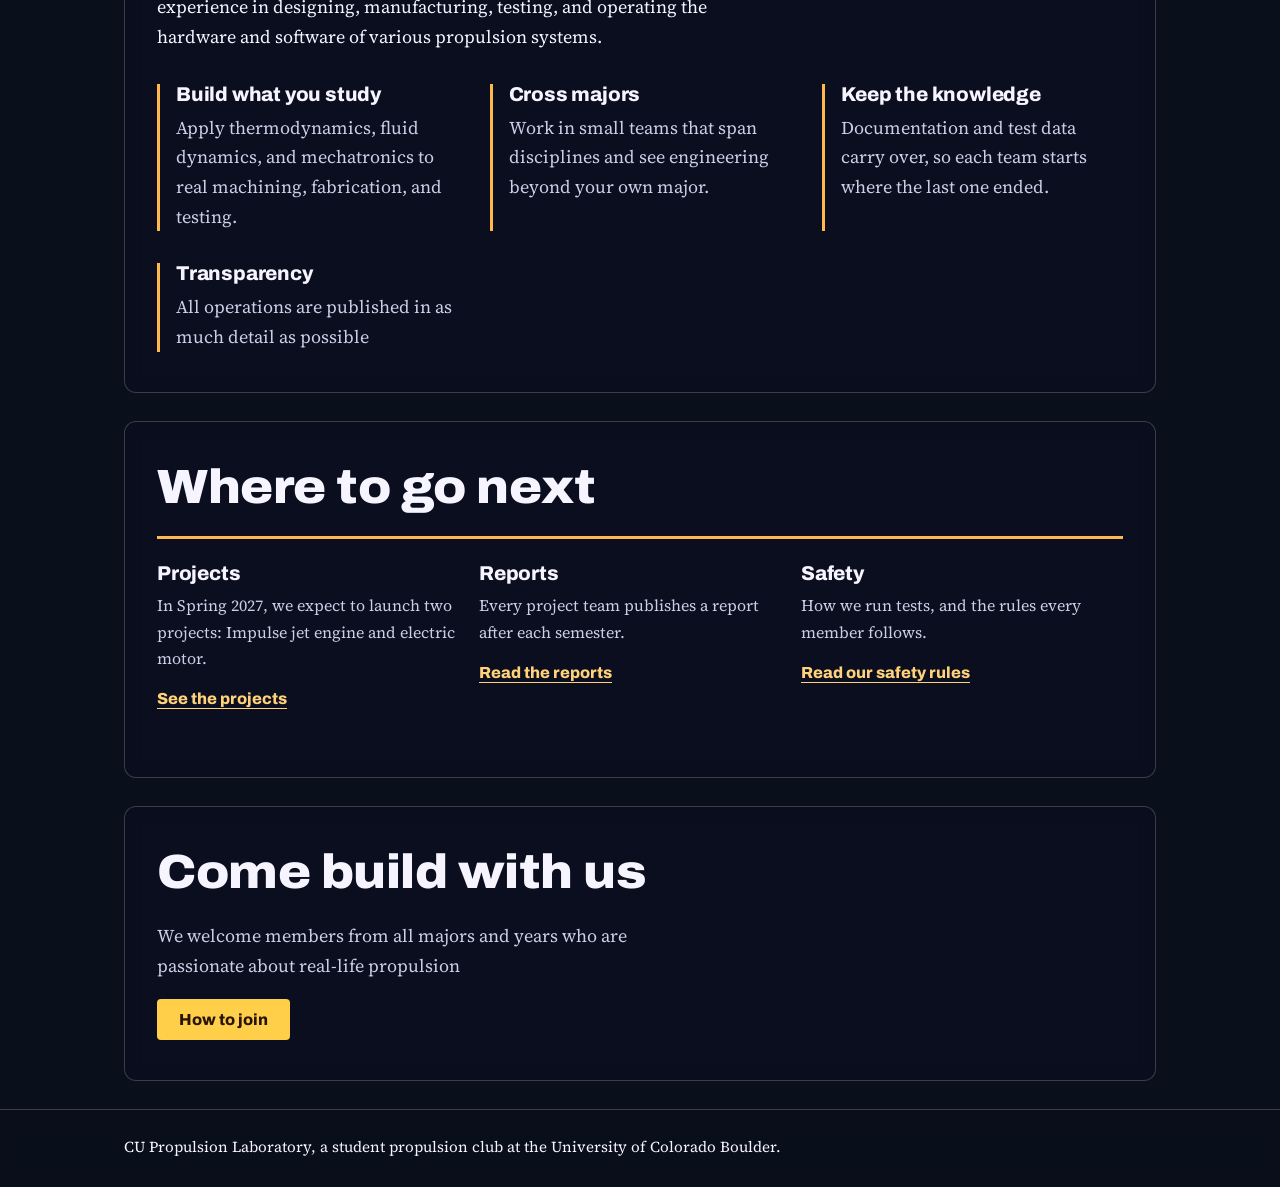
==== commit e69e042c: "Change 'Team' link to 'Teams' in navigation" ====
--- a/index.html
+++ b/index.html
@@ -40,7 +40,7 @@
     <a href="about.html">About</a>
     <a href="Current projects.html">Projects</a>
     <a href="reports.html">Reports</a>
-    <a href="team.html">Team</a>
+    <a href="team.html">Teams</a>
     <a href="safety.html">Sponsors</a>
     <a href="join.html">Join</a>
     <a href="contact.html">Contact</a>
